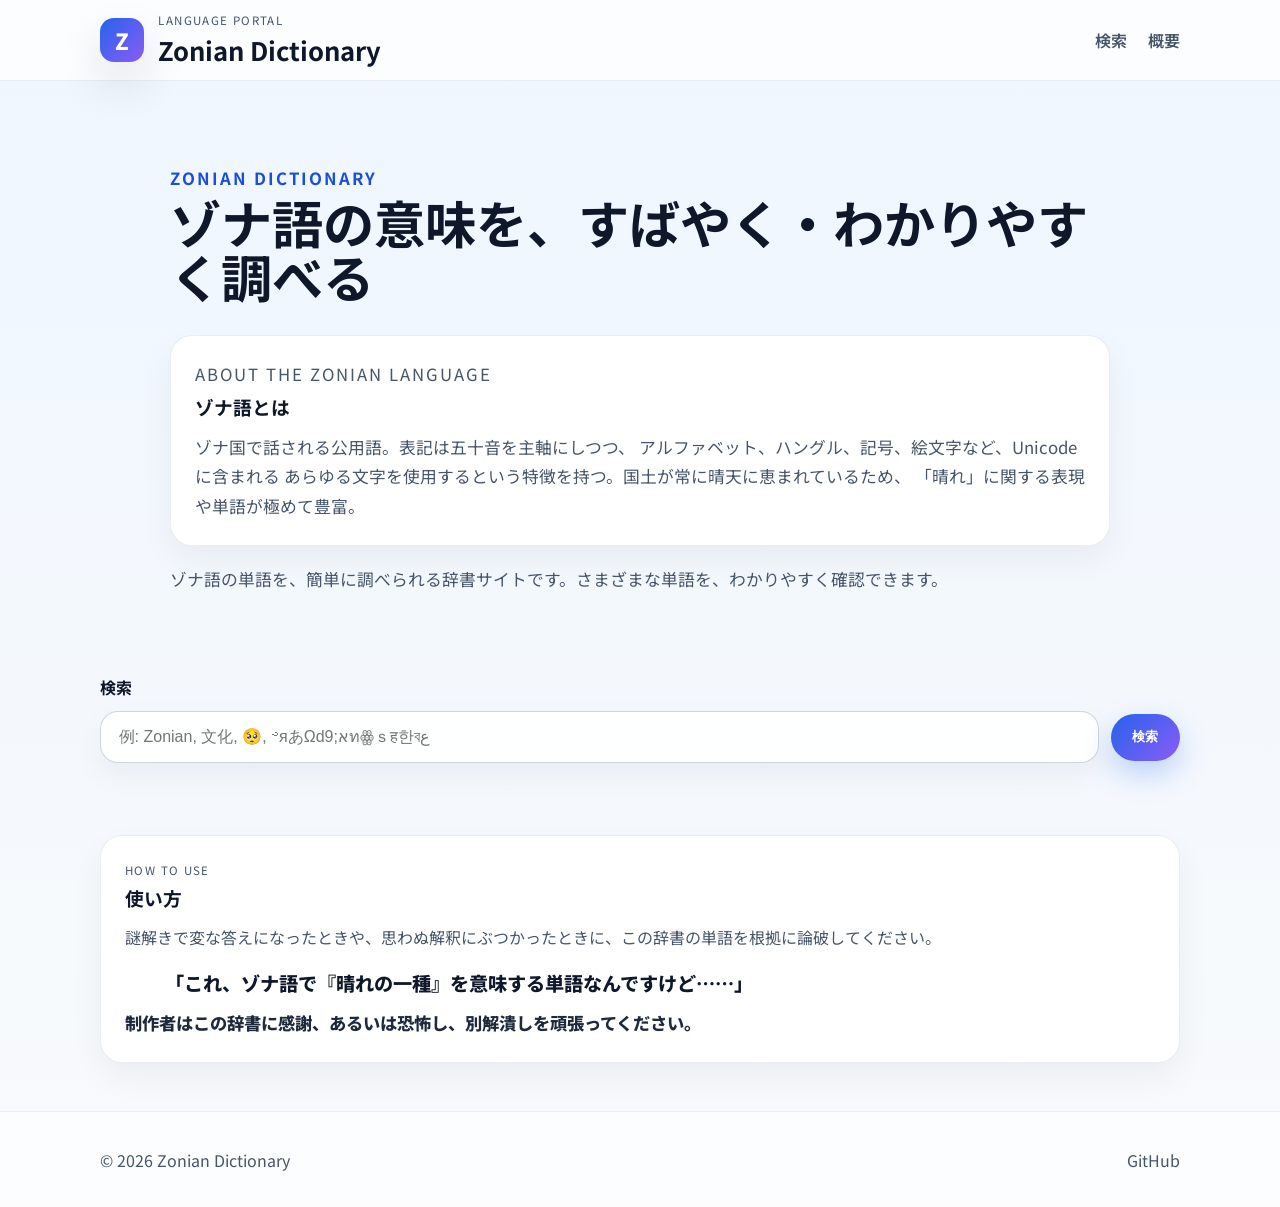
==== index.html @ e1f61d4d "ページ作成" ====
<!DOCTYPE html>
<html lang="ja">
  <head>
    <meta charset="UTF-8" />
    <meta name="viewport" content="width=device-width, initial-scale=1.0" />
    <title>Zonian Dictionary</title>
    <meta
      name="description"
      content="Zonian Dictionary is a lightweight dictionary site designed for GitHub Pages publishing."
    />
    <link rel="preconnect" href="https://fonts.googleapis.com" />
    <link rel="preconnect" href="https://fonts.gstatic.com" crossorigin />
    <link
      href="https://fonts.googleapis.com/css2?family=Inter:wght@400;500;600;700;800&family=Noto+Sans+JP:wght@400;500;700&display=swap"
      rel="stylesheet"
    />
    <link rel="stylesheet" href="styles.css" />
  </head>
  <body>
    <header class="topbar">
      <div class="container nav">
        <div class="brand-wrap">
          <div class="brand-mark">Z</div>
          <div>
            <p class="eyebrow">Language portal</p>
            <h1>Zonian Dictionary</h1>
          </div>
        </div>
        <nav class="nav-links" aria-label="Main navigation">
          <a href="#search">検索</a>
          <a href="#about">概要</a>
        </nav>
      </div>
    </header>

    <main>
      <section class="hero">
        <div class="container hero-inner">
          <div class="hero-copy">
            <p class="eyebrow accent">Zonian dictionary</p>
            <h2>ゾナ語の意味を、すばやく・わかりやすく調べる</h2>
            <article id="about" class="info-card">
              <p class="eyebrow">About the Zonian Language</p>
              <h3>ゾナ語とは</h3>
              <p>
                ゾナ国で話される公用語。表記は五十音を主軸にしつつ、
                アルファベット、ハングル、記号、絵文字など、Unicodeに含まれる
                あらゆる文字を使用するという特徴を持つ。国土が常に晴天に恵まれているため、
                「晴れ」に関する表現や単語が極めて豊富。
              </p>
            </article>
            <p>
              ゾナ語の単語を、簡単に調べられる辞書サイトです。さまざまな単語を、わかりやすく確認できます。
            </p>
          </div>
        </div>
      </section>

      <section id="search" class="search-section">
        <div class="container">
          <form id="search-form" class="search-box">
            <label for="search-input">検索</label>
            <div class="search-row">
              <input
                id="search-input"
                type="search"
                placeholder="例: Zonian, 文化, 🥺, ࿔яあΩd9;אทꙮｓह한বع"
                aria-label="辞書を検索"
              />
              <button type="submit" class="button primary search-button">検索</button>
            </div>
          </form>
        </div>
      </section>

      <section id="how-to-use" class="info-section">
        <div class="container">
          <article class="info-card">
            <p class="eyebrow">How to use</p>
            <h3>使い方</h3>
            <p>
              謎解きで変な答えになったときや、思わぬ解釈にぶつかったときに、この辞書の単語を根拠に論破してください。<br />
              <strong class="dictionary-note">&#12300;これ、ゾナ語で&#12302;晴れの一種&#12303;を意味する単語なんですけど……&#12301;</strong><br />
              <span class="creator-note">制作者はこの辞書に感謝、あるいは恐怖し、別解潰しを頑張ってください。</span>
            </p>
          </article>
        </div>
      </section>

    </main>

    <footer class="site-footer">
      <div class="container footer-inner">
        <p>© 2026 Zonian Dictionary</p>
        <a href="https://github.com" target="_blank" rel="noreferrer">GitHub</a>
      </div>
    </footer>

    <script src="app.js"></script>
  </body>
</html>
---- styles.css ----
:root {
  --bg: #0f172a;
  --bg-soft: #101a2f;
  --panel: rgba(15, 23, 42, 0.78);
  --panel-alt: #f8fafc;
  --card: #ffffff;
  --card-border: rgba(148, 163, 184, 0.2);
  --text: #0f172a;
  --muted: #475569;
  --primary: #2563eb;
  --primary-strong: #1d4ed8;
  --accent: #8b5cf6;
  --shadow: 0 20px 45px rgba(15, 23, 42, 0.12);
}

* {
  box-sizing: border-box;
}

html {
  scroll-behavior: smooth;
}

body {
  margin: 0;
  font-family: "Noto Sans JP", "Inter", sans-serif;
  background: linear-gradient(180deg, #eff6ff 0%, #f8fafc 100%);
  color: var(--text);
}

img {
  max-width: 100%;
}

a {
  text-decoration: none;
  color: inherit;
}

.container {
  width: min(1080px, calc(100% - 2rem));
  margin: 0 auto;
}

.topbar {
  position: sticky;
  top: 0;
  z-index: 20;
  backdrop-filter: blur(10px);
  background: rgba(255, 255, 255, 0.75);
  border-bottom: 1px solid rgba(148, 163, 184, 0.18);
}

.nav {
  display: flex;
  align-items: center;
  justify-content: space-between;
  min-height: 80px;
}

.brand-wrap {
  display: flex;
  align-items: center;
  gap: 0.9rem;
}

.brand-mark {
  display: grid;
  place-items: center;
  width: 44px;
  height: 44px;
  border-radius: 14px;
  background: linear-gradient(135deg, var(--primary), var(--accent));
  color: white;
  font-size: 1.4rem;
  font-weight: 800;
  box-shadow: var(--shadow);
}

.brand-wrap h1 {
  margin: 0;
  font-size: clamp(1.2rem, 2vw, 1.75rem);
}

.eyebrow {
  margin: 0 0 0.2rem;
  font-size: 0.72rem;
  letter-spacing: 0.12em;
  text-transform: uppercase;
  color: var(--muted);
}

.eyebrow.accent {
  color: var(--primary-strong);
  font-weight: 700;
}

.nav-links {
  display: flex;
  align-items: center;
  gap: 1.3rem;
  font-weight: 600;
  color: var(--muted);
}

.hero {
  padding: 4rem 0 2.5rem;
}

.hero-inner {
  display: flex;
  align-items: center;
  justify-content: center;
  min-height: 300px;
}

.hero-copy {
  width: min(940px, 100%);
  text-align: left;
}

.hero-copy h2 {
  margin: 0;
  font-size: clamp(2.2rem, 4vw, 4rem);
  line-height: 1.05;
}

.hero-copy > .info-card {
  margin-top: 2rem;
}

.hero-copy p {
  color: var(--muted);
  font-size: 1.05rem;
  line-height: 1.7;
  max-width: 100%;
  margin-top: 1.2rem;
}

.dictionary-note {
  display: inline-block;
  margin-top: 1rem;
  margin-left: 2.5rem;
  color: var(--text);
  font-weight: 800;
  font-size: 1.2em;
}

.creator-note {
  display: inline-block;
  margin-top: 0.45rem;
  color: #1e293b;
  font-weight: 800;
  font-size: 1.08em;
}

.button {
  display: inline-flex;
  align-items: center;
  justify-content: center;
  padding: 0.9rem 1.35rem;
  border-radius: 999px;
  font-weight: 700;
  transition: transform 0.2s ease, box-shadow 0.2s ease;
}

.button:hover {
  transform: translateY(-1px);
}

.button.primary {
  background: linear-gradient(135deg, var(--primary), var(--accent));
  color: white;
  box-shadow: 0 12px 30px rgba(37, 99, 235, 0.28);
}

.search-section,
.info-section {
  padding: 1.5rem 0 3rem;
}

.search-box {
  display: grid;
  gap: 0.8rem;
  font-weight: 700;
}

.search-row {
  display: flex;
  gap: 0.75rem;
  align-items: center;
}

.search-box input {
  flex: 1;
  width: 100%;
  border: 1px solid rgba(148, 163, 184, 0.45);
  border-radius: 18px;
  background: rgba(255, 255, 255, 0.9);
  padding: 1rem 1.1rem;
  font-size: 1rem;
  box-shadow: 0 12px 30px rgba(15, 23, 42, 0.05);
}

.search-button {
  border: none;
  cursor: pointer;
}

.info-card {
  background: var(--card);
  border: 1px solid var(--card-border);
  border-radius: 22px;
  padding: 1.5rem;
  box-shadow: 0 14px 32px rgba(15, 23, 42, 0.05);
}

.info-card h3 {
  margin: 0.2rem 0 0.8rem;
}

.info-card p {
  margin: 0;
  color: var(--muted);
  line-height: 1.75;
}

.site-footer {
  border-top: 1px solid rgba(148, 163, 184, 0.18);
  background: rgba(255, 255, 255, 0.7);
}

.footer-inner {
  display: flex;
  justify-content: space-between;
  align-items: center;
  gap: 1rem;
  padding: 1.2rem 0;
  color: var(--muted);
}

.detail-page {
  padding: 4rem 0;
}

.detail-card {
  background: rgba(255, 255, 255, 0.92);
  border: 1px solid var(--card-border);
  border-radius: 26px;
  box-shadow: 0 20px 45px rgba(15, 23, 42, 0.08);
  padding: 2rem;
}

.detail-card h2 {
  margin: 0 0 1rem;
  min-height: 1em;
  font-size: clamp(2rem, 4vw, 3rem);
  overflow-wrap: anywhere;
  word-break: break-word;
}

.detail-card .definition {
  margin: 0;
  font-size: 1.2rem;
  line-height: 1.8;
  color: var(--muted);
  overflow-wrap: anywhere;
  word-break: break-word;
}

.post-button {
  margin-top: 1.5rem;
}

.example-block {
  margin-top: 2rem;
  padding-top: 1.25rem;
  border-top: 1px solid rgba(148, 163, 184, 0.2);
}

.example-label {
  margin: 0 0 0.5rem;
  font-size: 0.78rem;
  letter-spacing: 0.12em;
  text-transform: uppercase;
  color: var(--muted);
  font-weight: 700;
}

.example {
  margin: 0;
  font-size: 1.05rem;
  line-height: 1.8;
  color: var(--text);
  overflow-wrap: anywhere;
  word-break: break-word;
}

.back-link {
  display: inline-block;
  margin-bottom: 1rem;
  color: var(--primary-strong);
  font-weight: 700;
}

@media (max-width: 768px) {
  .nav {
    flex-direction: column;
    justify-content: center;
    padding: 1rem 0;
  }

  .nav-links {
    flex-wrap: wrap;
    justify-content: center;
  }

  .hero-inner {
    grid-template-columns: 1fr;
  }

  .footer-inner,
  .search-row {
    flex-direction: column;
    align-items: flex-start;
  }
}
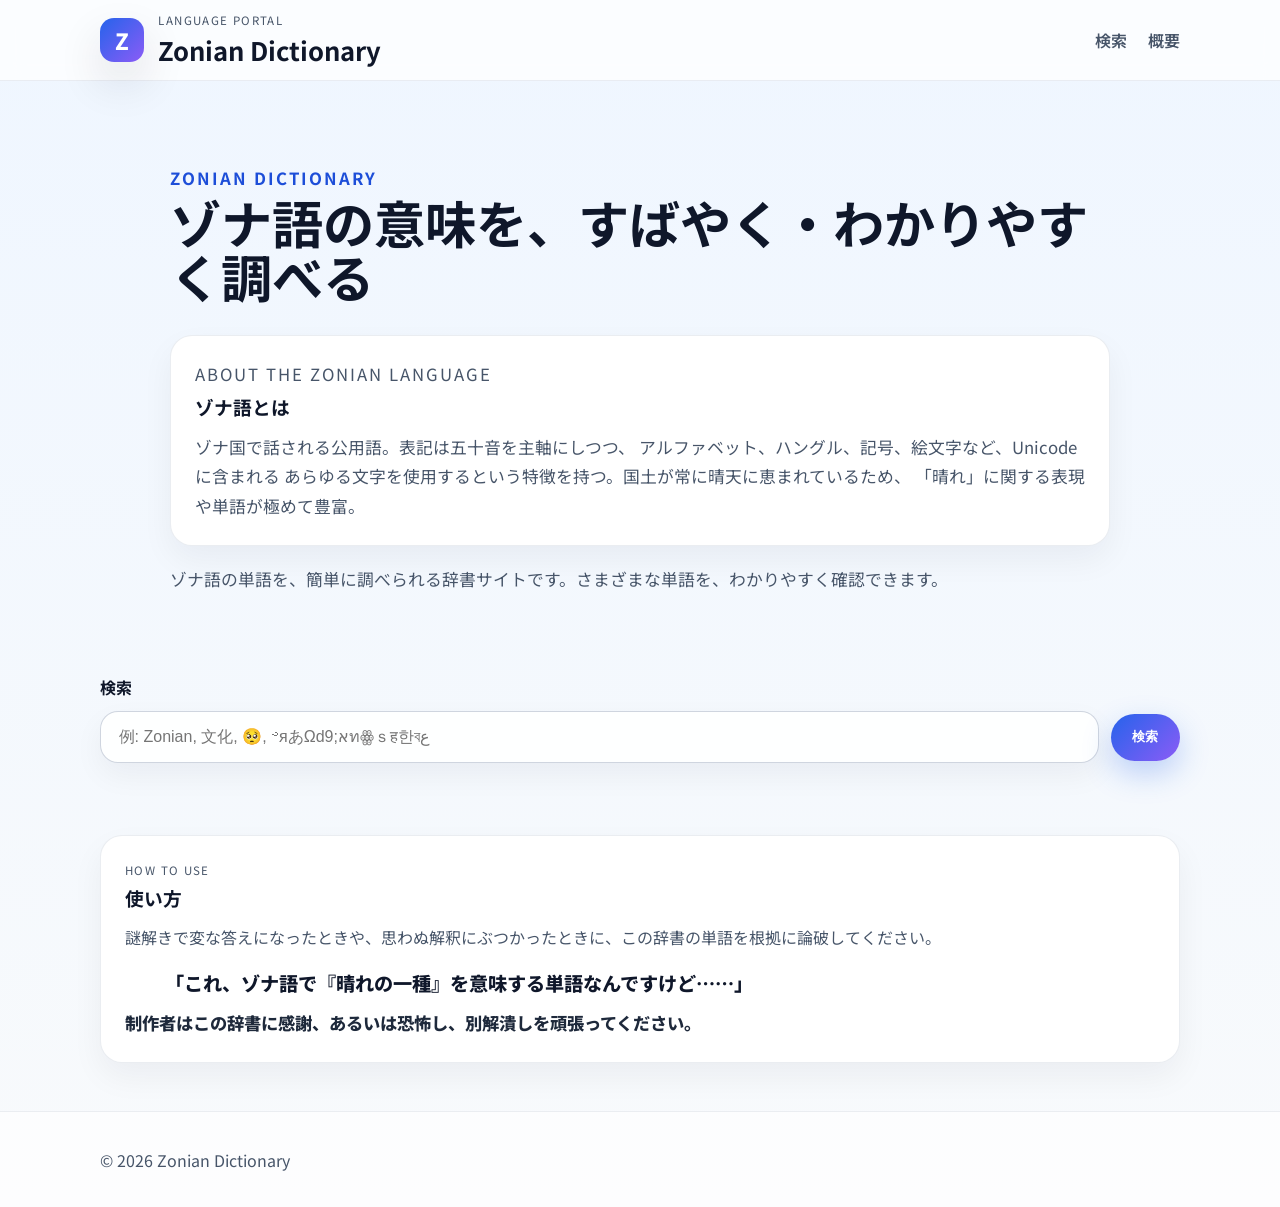
==== commit 382dd3c3: "リンク削除" ====
--- a/index.html
+++ b/index.html
@@ -92,7 +92,6 @@
     <footer class="site-footer">
       <div class="container footer-inner">
         <p>© 2026 Zonian Dictionary</p>
-        <a href="https://github.com" target="_blank" rel="noreferrer">GitHub</a>
       </div>
     </footer>
 
